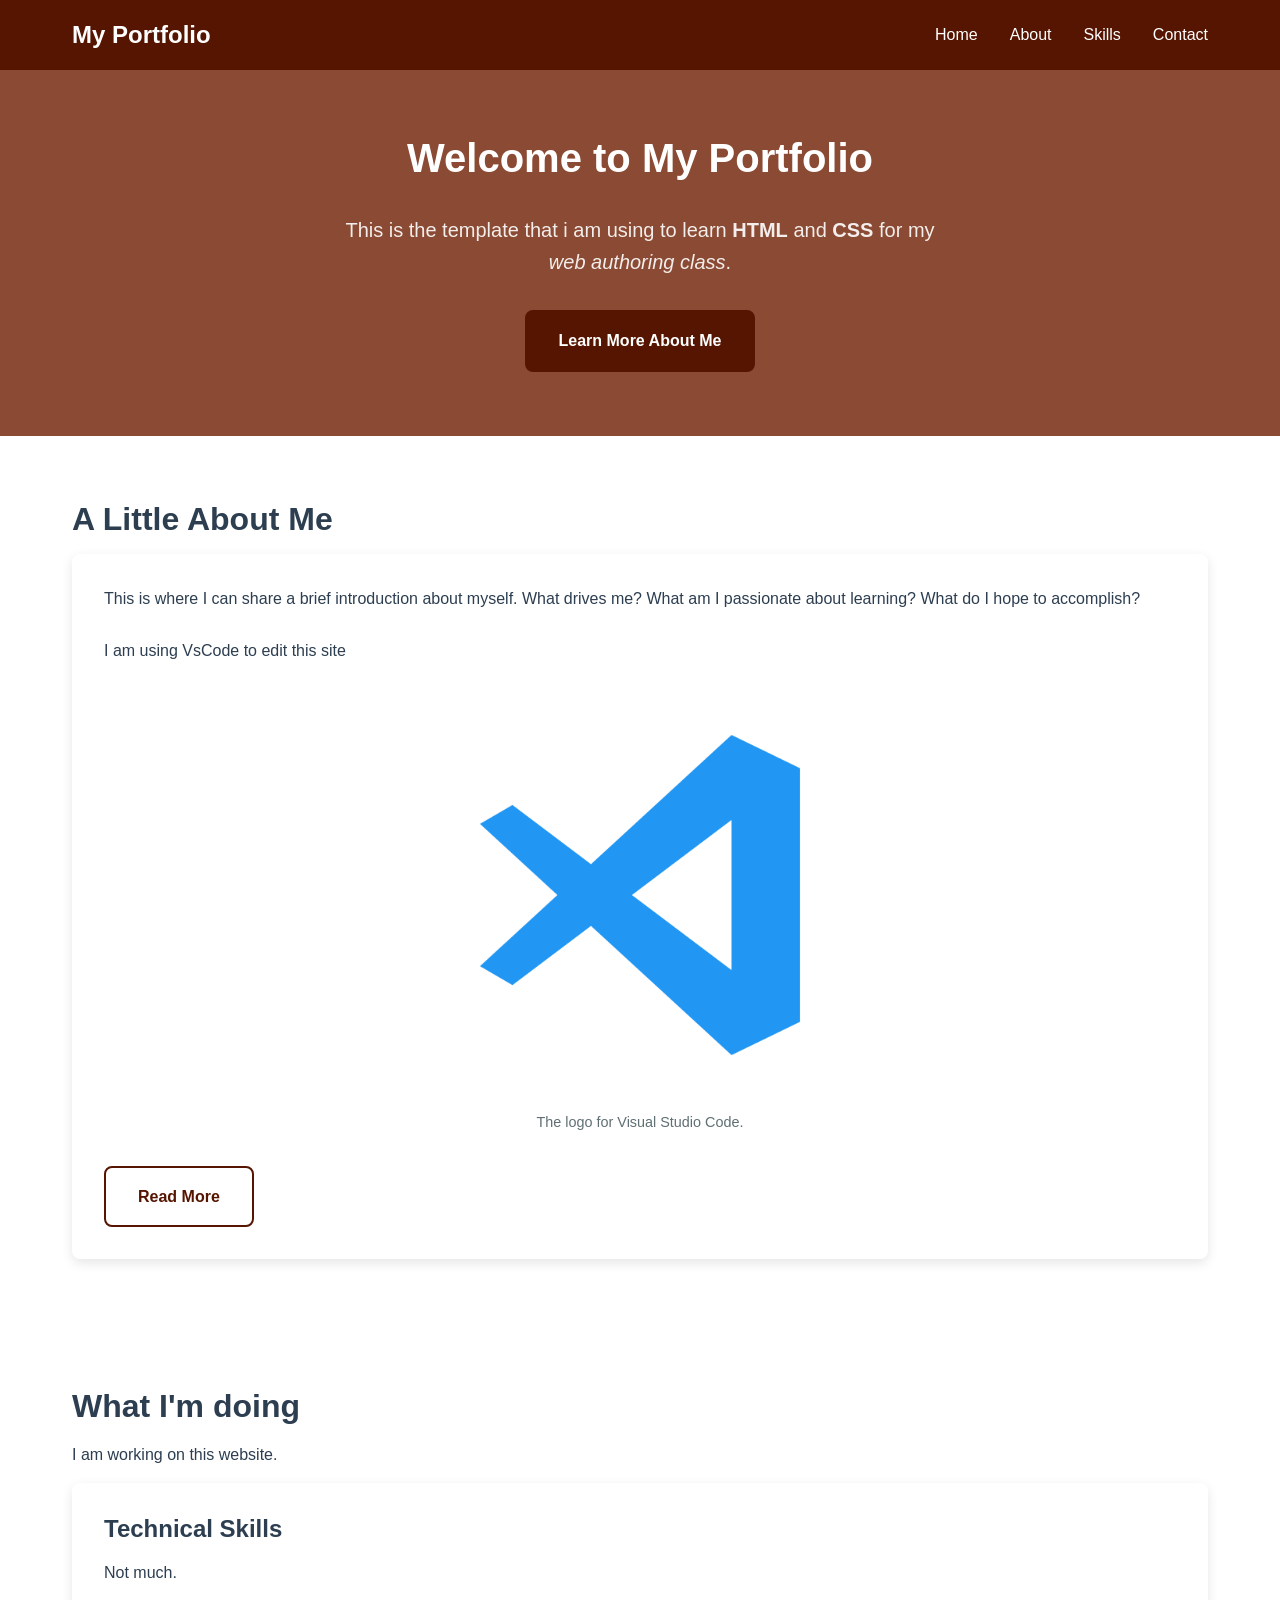
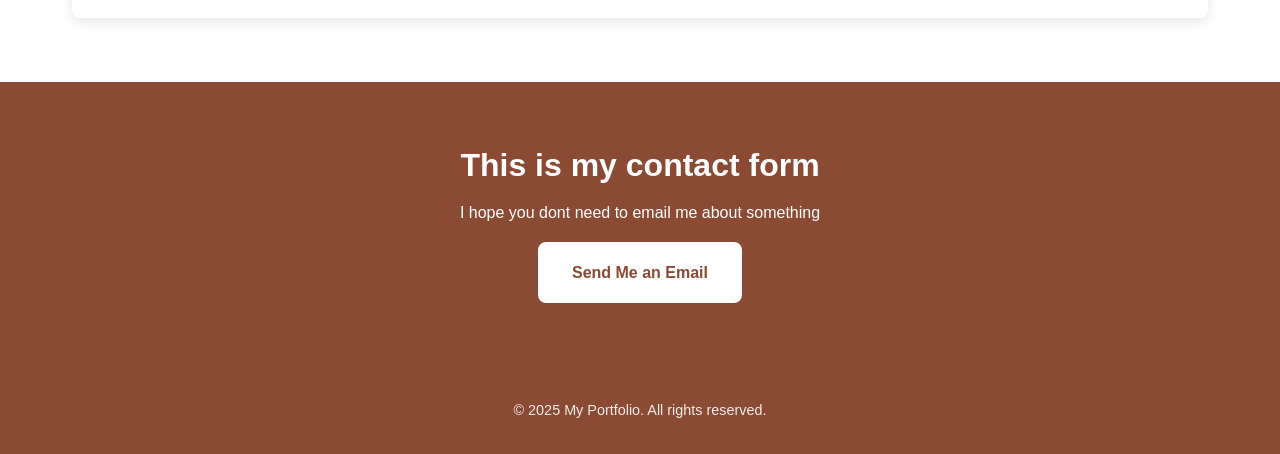
==== index.html @ a4afeb08 "updated page colours and followed exercises up to 11" ====
<!DOCTYPE html>
<!--
================================================================================
index.html — Your Homepage
================================================================================

This is the main page of your site. Everything below follows a pattern you'll
see in most web pages: a DOCTYPE, then an html element containing head and body.

The comments throughout this file explain what things are called and roughly
what they do. You don't need to read every comment before starting—skim them
when you're curious, or when you're trying to find something specific.

Feel free to experiment. If you break something, you can always look at the
original or fork the repository again.

================================================================================
-->
<html lang="en">
<!--
The <html> element wraps everything. The lang="en" attribute tells browsers
and screen readers that the content is in English.
-->

<head>
    <!--
    The <head> contains information ABOUT the page—metadata that doesn't appear
    on the page itself but affects how it displays and how search engines see it.
    -->

    <meta charset="UTF-8">
    <!--
    Character encoding. UTF-8 supports virtually all characters from all
    languages. Always include this first.
    -->

    <meta name="viewport" content="width=device-width, initial-scale=1.0">
    <!--
    This makes the page work properly on mobile devices. Without it, phones
    would display your site as a tiny zoomed-out desktop page.
    -->

    <meta name="description" content="A personal portfolio website">
    <!--
    Search engines might display this in search results. Update it to describe
    your site.
    -->

    <title>Cal's Portfolio</title>
    <!--
    This appears in the browser tab. It's also what shows in search results
    and bookmarks. Update it to reflect your site.
    
    → Exercise 3: Change this to your name or site name
    -->

    <link rel="stylesheet" href="styles.css">
    <!--
    This connects your HTML to the CSS file. Without this link, none of your
    styles would apply.
    -->

    <!-- Exercise 25: Add your favicon link here when you're ready
    <link rel="icon" type="image/x-icon" href="favicon.ico">
    -->
</head>

<body>
    <!--
    Everything visible on the page goes in the <body>. The structure here uses
    semantic elements: <header>, <main>, <footer> instead of generic <div>s.
    These communicate meaning to screen readers and search engines.
    -->

    <a href="#main" class="skip-link">Skip to main content</a>
    <!--
    The skip link is invisible until someone presses Tab. It lets a keyboard
    user jump straight to the content instead of tabbing through every
    navigation link on every page. Look for .skip-link in styles.css.
    -->

    <header>
        <!--
        The site header typically contains the logo/site name and main navigation.
        This appears at the top of every page.
        
        → Exercise 20: The CSS makes this "sticky"—scroll down your page and
          notice how the header stays visible at the top.
        -->
        <div class="container header-content">
            <!--
            The "container" class centers content and limits its width.
            Look at .container in styles.css to see how it works.
            -->

            <a href="index.html" class="logo">My Portfolio</a>
            <!--
            The logo is just a styled link that points back to the homepage.
            Update the text to match your site name.
            -->

            <nav class="main-nav" aria-label="Main">
                <!--
                The <nav> element indicates this is navigation. Screen readers
                recognize it and can announce "navigation" to users. The
                aria-label gives it a name, so a screen reader says "Main
                navigation". That matters once a page has more than one <nav>.
                
                → Exercise 12: Update these links to point to your sections
                -->
                <ul>
                    <li><a href="index.html">Home</a></li>
                    <li><a href="about.html">About</a></li>
                    <li><a href="#skills">Skills</a></li>
                    <li><a href="#contact">Contact</a></li>
                </ul>
            </nav>
        </div>
    </header>

    <main id="main">
        <!--
        The <main> element contains the primary content of the page.
        There should be only one <main> per page. The id="main" is where
        the skip link at the top of the page jumps to.
        -->

        <section class="hero">
            <!--
            The "hero" is the large prominent section at the top of many sites.
            It typically contains a headline and brief introduction.
            
            → Exercise 14: Try changing the background to a gradient in CSS
            -->
            <div class="container">
                <h1>Welcome to My Portfolio</h1>
                <!--
                Every page should have one <h1>—the main heading.
                Screen readers and search engines use headings to understand
                the page structure.
                
                → Exercise 4: Change this to something personal
                -->

                <p class="hero-text">
                    This is the template that i am using to learn <strong>HTML</strong> and <strong>CSS</strong> for my <em>web authoring class</em>.
                </p>
                <!--
                → Exercise 5: Rewrite this in your own voice
                → Exercise 6: Try adding <strong> or <em> tags around key words
                -->

                <a href="about.html" class="btn btn-primary">Learn More About Me</a>
                <!--
                This looks like a button but is actually a link. The difference:
                <button> is for actions (like submitting a form).
                <a> is for navigation (going somewhere).
                This navigates to the about page, so it's a link styled as a button.
                -->
            </div>
        </section>

        <section class="section about-preview">
            <!--
            A preview of the about page content. Notice the class "section"—
            this provides consistent padding across all sections.
            
            → Exercise 7: Rewrite the content in this section
            → Exercise 9: Try adding an image here
            -->
            <div class="container">
                <h2>A Little About Me</h2>

                <div class="card">
                    <!--
                    The "card" class creates a contained box with background,
                    padding, and shadow. You'll see this pattern throughout.
                    
                    → Exercise 15, 16: Explore how padding and border-radius work
                    → Exercise 22: Add hover effects to cards
                    -->
                    <p>
                        This is where I can share a brief introduction about myself.
                        What drives me? What am I passionate about learning?
                        What do I hope to accomplish? <br><br> I am using VsCode to edit this site
                    </p>

                    
                    <!-- Exercise 9: Try adding an image here:-->
                    
                    <figure class="profile-image">
                        <img src="vscode.png" alt="Description of image">
                        <figcaption>The logo for Visual Studio Code.</figcaption>
                    </figure>
                    

                    <a href="about.html" class="btn">Read More</a>
                    <!--
                    → Exercise 10: Click this link to test navigation
                    -->
                </div>
            </div>
        </section>

        <!--
        → Exercise 8: Add your skills section here
        -->
        <section id="skills" class="section skills-section">
            <div class="container">
                <h2>What I'm doing</h2>
                <p>I am working on this website.</p>
                <div class="card">
                    <h3>Technical Skills</h3>
                    <p>Not much.</p>
                </div>
            </div>
        </section>
        

        <!--
        → Exercise 11: Add your contact section here
        -->
        <section id="contact" class="section contact-section">
            <div class="container">
                <h2>This is my contact form</h2>
                <p>I hope you dont need to email me about something</p>
                <a href="mailto:26002432@dundrum.mydublincollege.ie" class="btn">Send Me an Email</a>
            </div>
        </section>
        

    </main>

    <footer>
        <!--
        The footer typically contains copyright info and secondary links.
        
        → Exercise 21: Check out the CSS that pushes this to the bottom
        -->
        <div class="container">
            <p>&copy; 2025 My Portfolio. All rights reserved.</p>
            <!--
            &copy; is an HTML entity that displays the © symbol.
            Update the year and name.
            -->
        </div>
    </footer>

</body>
</html>
---- styles.css ----
/*
================================================================================
styles.css — The Stylesheet
================================================================================

This file controls how your HTML looks. Both index.html and about.html link
to this same file, which is why they share the same styling.

The file is organized into sections. Use the table of contents below to find
specific areas, or just scroll through to explore.

Table of Contents:
1. CSS Variables
2. Reset & Base Styles
3. Typography
4. Layout & Container
5. Header & Navigation
6. Hero Section
7. Sections & Cards
8. Buttons
9. About Page
10. Footer
11. Images
12. Utilities
13. Responsive Styles (Media Queries)

================================================================================
*/


/*
================================================================================
1. CSS VARIABLES
================================================================================

Variables let you define values once and reuse them throughout. They're defined
with -- prefix and used with var(). Changing a variable here changes it
everywhere it's used.

→ Exercise 13: Try changing these colors and watch what happens
*/

:root {
    /* Colors */
    --primary-color: #8a4a33;
    --secondary-color: #db4513;
    --accent-color: #551500;
    --text-dark: #2c3e50;
    --text-light: #5f6f73;
    /*
    The accent and light-text colors are chosen so that text stays readable:
    white on the accent color, and light text on the light background, both
    pass the 4.5 to 1 contrast ratio that accessibility guidelines ask for.
    If you change them, a contrast checker will tell you whether they still pass.
    */
    --white: #ffffff;
    --light-gray: #f8f9fa;

    /* Spacing - rem units scale with user's font size preferences */
    --spacing-xs: 0.5rem;
    --spacing-sm: 1rem;
    --spacing-md: 2rem;
    --spacing-lg: 3rem;
    --spacing-xl: 4rem;

    /* Typography */
    --font-main: 'Segoe UI', Tahoma, Geneva, Verdana, sans-serif;

    /* Animation */
    --transition-fast: 0.2s ease;
    --transition-normal: 0.3s ease;

    /* Border radius */
    --radius-sm: 4px;
    --radius-md: 8px;
    --radius-lg: 16px;

    /* Shadows */
    --shadow-sm: 0 2px 4px rgba(0, 0, 0, 0.1);
    --shadow-md: 0 4px 12px rgba(0, 0, 0, 0.1);
    --shadow-lg: 0 8px 25px rgba(0, 0, 0, 0.15);
}


/*
================================================================================
2. RESET & BASE STYLES
================================================================================

Browsers have default styles that vary. These rules create a consistent
starting point.
*/

* {
    margin: 0;
    padding: 0;
    box-sizing: border-box;
    /*
    box-sizing: border-box makes width include padding and border.
    Without this, a 200px wide element with 20px padding would actually
    be 240px wide. With border-box, it stays 200px and the content shrinks.
    */
}

html {
    scroll-behavior: smooth;
    /*
    Makes anchor links (#section) scroll smoothly instead of jumping.
    → Exercise 12: Click a navigation link to see this in action
    */
}

body {
    font-family: var(--font-main);
    line-height: 1.6;
    color: var(--text-dark);
    background-color: var(--white);
    min-height: 100vh;
    display: flex;
    flex-direction: column;
    /*
    Flexbox on body with column direction helps position the footer.
    → Exercise 21: See how margin-top: auto on footer uses this
    */
}


/*
================================================================================
3. TYPOGRAPHY
================================================================================
*/

h1, h2, h3, h4, h5, h6 {
    font-weight: 700;
    line-height: 1.2;
    margin-bottom: var(--spacing-sm);
}

h1 { font-size: 2.5rem; }
h2 { font-size: 2rem; }
h3 { font-size: 1.5rem; }

p {
    margin-bottom: var(--spacing-sm);
}

p:last-child {
    margin-bottom: 0;
    /* Removes bottom margin from the last paragraph in a container */
}

strong { font-weight: 700; }
em { font-style: italic; }

a {
    color: var(--accent-color);
    text-decoration: none;
    transition: color var(--transition-fast);
}

a:hover {
    color: var(--primary-color);
    text-decoration: underline;
}

a:focus {
    outline: 2px solid var(--accent-color);
    outline-offset: 2px;
    /*
    Focus styles are essential for keyboard navigation.
    → Exercise 23: Press Tab to move through links and see this outline
    */
}

/*
The skip link is the first link on every page. It is hidden until a keyboard
user presses Tab, then it appears at the top left. Following it jumps past
the navigation to the main content. Screen readers still announce it while it
is hidden, because clip hides it visually without removing it from the page.
→ Exercise 23: Press Tab once on a freshly loaded page to see it
*/
.skip-link {
    position: absolute;
    left: 0;
    top: 0;
    width: 1px;
    height: 1px;
    overflow: hidden;
    clip: rect(0 0 0 0);
    white-space: nowrap;
}

.skip-link:focus {
    width: auto;
    height: auto;
    clip: auto;
    padding: var(--spacing-xs) var(--spacing-sm);
    background-color: var(--white);
    color: var(--primary-color);
    outline: 2px solid var(--accent-color);
    z-index: 1000;
}


/*
================================================================================
4. LAYOUT & CONTAINER
================================================================================
*/

.container {
    width: 100%;
    max-width: 1200px;
    margin: 0 auto;
    padding: 0 var(--spacing-md);
    /*
    max-width prevents content from stretching too wide on large screens.
    margin: 0 auto centers the container (auto left/right margins split
    available space evenly).
    
    → Exercise 19: Try changing max-width or removing margin: 0 auto
    */
}


/*
================================================================================
5. HEADER & NAVIGATION
================================================================================

→ Exercise 20: Explore position: sticky here
*/

header {
    background-color: var(--accent-color);
    color: var(--white);
    padding: var(--spacing-sm) 0;
    position: sticky;
    top: 0;
    z-index: 100;
    /*
    position: sticky + top: 0 makes the header stick to the top when you scroll.
    z-index ensures it appears above other content.
    
    Try changing sticky to fixed or relative and scroll your page.
    */
}

.header-content {
    display: flex;
    justify-content: space-between;
    align-items: center;
    /*
    Flexbox places logo on left, nav on right.
    justify-content: space-between pushes them to opposite ends.
    */
}

.logo {
    font-size: 1.5rem;
    font-weight: 700;
    color: var(--white);
    text-decoration: none;
}

.logo:hover {
    color: var(--light-gray);
    text-decoration: none;
}

.main-nav ul {
    display: flex;
    list-style: none;
    gap: var(--spacing-md);
    /* gap creates space between flex items */
}

.main-nav a {
    color: var(--white);
    text-decoration: none;
    padding: var(--spacing-xs) 0;
}

.main-nav a:hover,
.main-nav a.active {
    text-decoration: underline;
    text-underline-offset: 4px;
}

.main-nav a:focus {
    outline: 2px solid var(--white);
    outline-offset: 2px;
}


/*
================================================================================
6. HERO SECTION
================================================================================

→ Exercise 14: Try changing the background to a gradient
→ Exercise 17: Experiment with text-align
*/

.hero {
    background-color: var(--primary-color);
    /*
    Try replacing with:
    background: linear-gradient(135deg, var(--primary-color), var(--accent-color));
    */
    color: var(--white);
    text-align: center;
    padding: var(--spacing-xl) 0;
}

.hero h1 {
    margin-bottom: var(--spacing-md);
}

.hero-text {
    font-size: 1.25rem;
    max-width: 600px;
    margin: 0 auto var(--spacing-md);
    opacity: 0.9;
}


/*
================================================================================
7. SECTIONS & CARDS
================================================================================

→ Exercise 15: Explore padding here
→ Exercise 16: Experiment with border-radius and borders
→ Exercise 18: Try adding section-specific styles
→ Exercise 22: Add hover effects
*/

.section {
    padding: var(--spacing-xl) 0;
}

.page-header {
    background-color: var(--light-gray);
    text-align: center;
    padding: var(--spacing-lg) 0;
}

.page-subtitle {
    color: var(--text-light);
    font-size: 1.125rem;
}

.card {
    background-color: var(--white);
    padding: var(--spacing-md);
    border-radius: var(--radius-md);
    box-shadow: var(--shadow-md);
    transition: transform var(--transition-fast), box-shadow var(--transition-fast);
    /*
    The transition property here makes hover animations smooth.
    → Exercise 22: Add the .card:hover rule below
    */
}

/* → Exercise 22: Uncomment to add hover effects
.card:hover {
    transform: translateY(-5px);
    box-shadow: var(--shadow-lg);
}
*/

/* → Exercise 18: Uncomment to style the skills section differently
.skills-section {
    background-color: var(--light-gray);
}

.skills-section .card {
    border-left: 4px solid var(--accent-color);
}
*/

/* Contact section styling (for Exercise 11) */
.contact-section {
    background-color: var(--primary-color);
    color: var(--white);
    text-align: center;
}

.contact-section h2 {
    color: var(--white);
}

.contact-section .btn {
    background-color: var(--white);
    color: var(--primary-color);
    border-color: var(--white);
}

.contact-section .btn:hover {
    background-color: var(--light-gray);
    border-color: var(--light-gray);
}


/*
================================================================================
8. BUTTONS
================================================================================
*/

.btn {
    display: inline-block;
    padding: var(--spacing-sm) var(--spacing-md);
    background-color: transparent;
    color: var(--accent-color);
    border: 2px solid var(--accent-color);
    border-radius: var(--radius-md);
    text-decoration: none;
    font-weight: 600;
    cursor: pointer;
    transition: all var(--transition-fast);
}

.btn:hover {
    background-color: var(--accent-color);
    color: var(--white);
    text-decoration: none;
}

.btn:focus {
    outline: 2px solid var(--primary-color);
    outline-offset: 2px;
}

.btn-primary {
    background-color: var(--accent-color);
    color: var(--white);
}

.btn-primary:hover {
    background-color: var(--primary-color);
    border-color: var(--primary-color);
}

.cta-buttons {
    display: flex;
    gap: var(--spacing-sm);
    justify-content: center;
    flex-wrap: wrap;
}


/*
================================================================================
9. ABOUT PAGE
================================================================================
*/

.about-content {
    max-width: 800px;
    margin: 0 auto;
    /* Narrower width for readability */
}

.about-content h2 {
    margin-top: var(--spacing-lg);
}

.about-content h2:first-child {
    margin-top: 0;
}

.skills-list {
    list-style-position: inside;
    padding-left: var(--spacing-sm);
}

.skills-list li {
    padding: var(--spacing-xs) 0;
}


/*
================================================================================
10. FOOTER
================================================================================

→ Exercise 21: Notice margin-top: auto and how it works with flexbox on body
*/

footer {
    background-color: var(--primary-color);
    color: var(--white);
    padding: var(--spacing-md) 0;
    text-align: center;
    margin-top: auto;
    /*
    margin-top: auto pushes the footer to the bottom because body is
    display: flex with flex-direction: column. The auto margin takes up
    all available space above the footer.
    */
}

footer p {
    font-size: 0.9rem;
    opacity: 0.9;
}


/*
================================================================================
11. IMAGES
================================================================================

→ Exercise 9: Add an image and use these styles
*/

.profile-image {
    margin: var(--spacing-md) auto;
    max-width: 400px;
}

.profile-image img {
    width: 100%;
    height: auto;
    border-radius: var(--radius-md);
    /*
    width: 100% + height: auto keeps the image's aspect ratio.
    The image scales to fit its container without distorting.
    */
}

.profile-image figcaption {
    text-align: center;
    font-size: 0.9rem;
    color: var(--text-light);
    margin-top: var(--spacing-xs);
}


/*
================================================================================
12. UTILITIES
================================================================================

Small helper classes for common needs.
*/

.text-center { text-align: center; }
.text-light { color: var(--text-light); }


/*
================================================================================
13. RESPONSIVE STYLES (MEDIA QUERIES)
================================================================================

Media queries apply styles only when certain conditions are met.
These rules take effect when the screen is 768px or narrower.

→ Exercise 24: Add more breakpoints or modify these
*/

@media (max-width: 768px) {
    .header-content {
        flex-direction: column;
        gap: var(--spacing-sm);
        /* Stack logo and nav vertically on smaller screens */
    }

    .main-nav ul {
        flex-wrap: wrap;
        justify-content: center;
    }

    .hero {
        padding: var(--spacing-lg) 0;
    }

    h1 { font-size: 2rem; }
    h2 { font-size: 1.5rem; }
}

/* → Exercise 24: Try adding this smaller breakpoint
@media (max-width: 480px) {
    .hero h1 {
        font-size: 1.75rem;
    }
    
    .container {
        padding: 0 1rem;
    }
    
    .card {
        padding: 1rem;
    }
}
*/


/*
================================================================================
END OF STYLESHEET
================================================================================

As you work through the exercises, you'll encounter most of these rules.
The comments point to relevant exercises, but feel free to experiment with
anything that catches your interest.

If something breaks, that's useful information—you've learned what that
rule does. You can always undo changes or start fresh.
*/
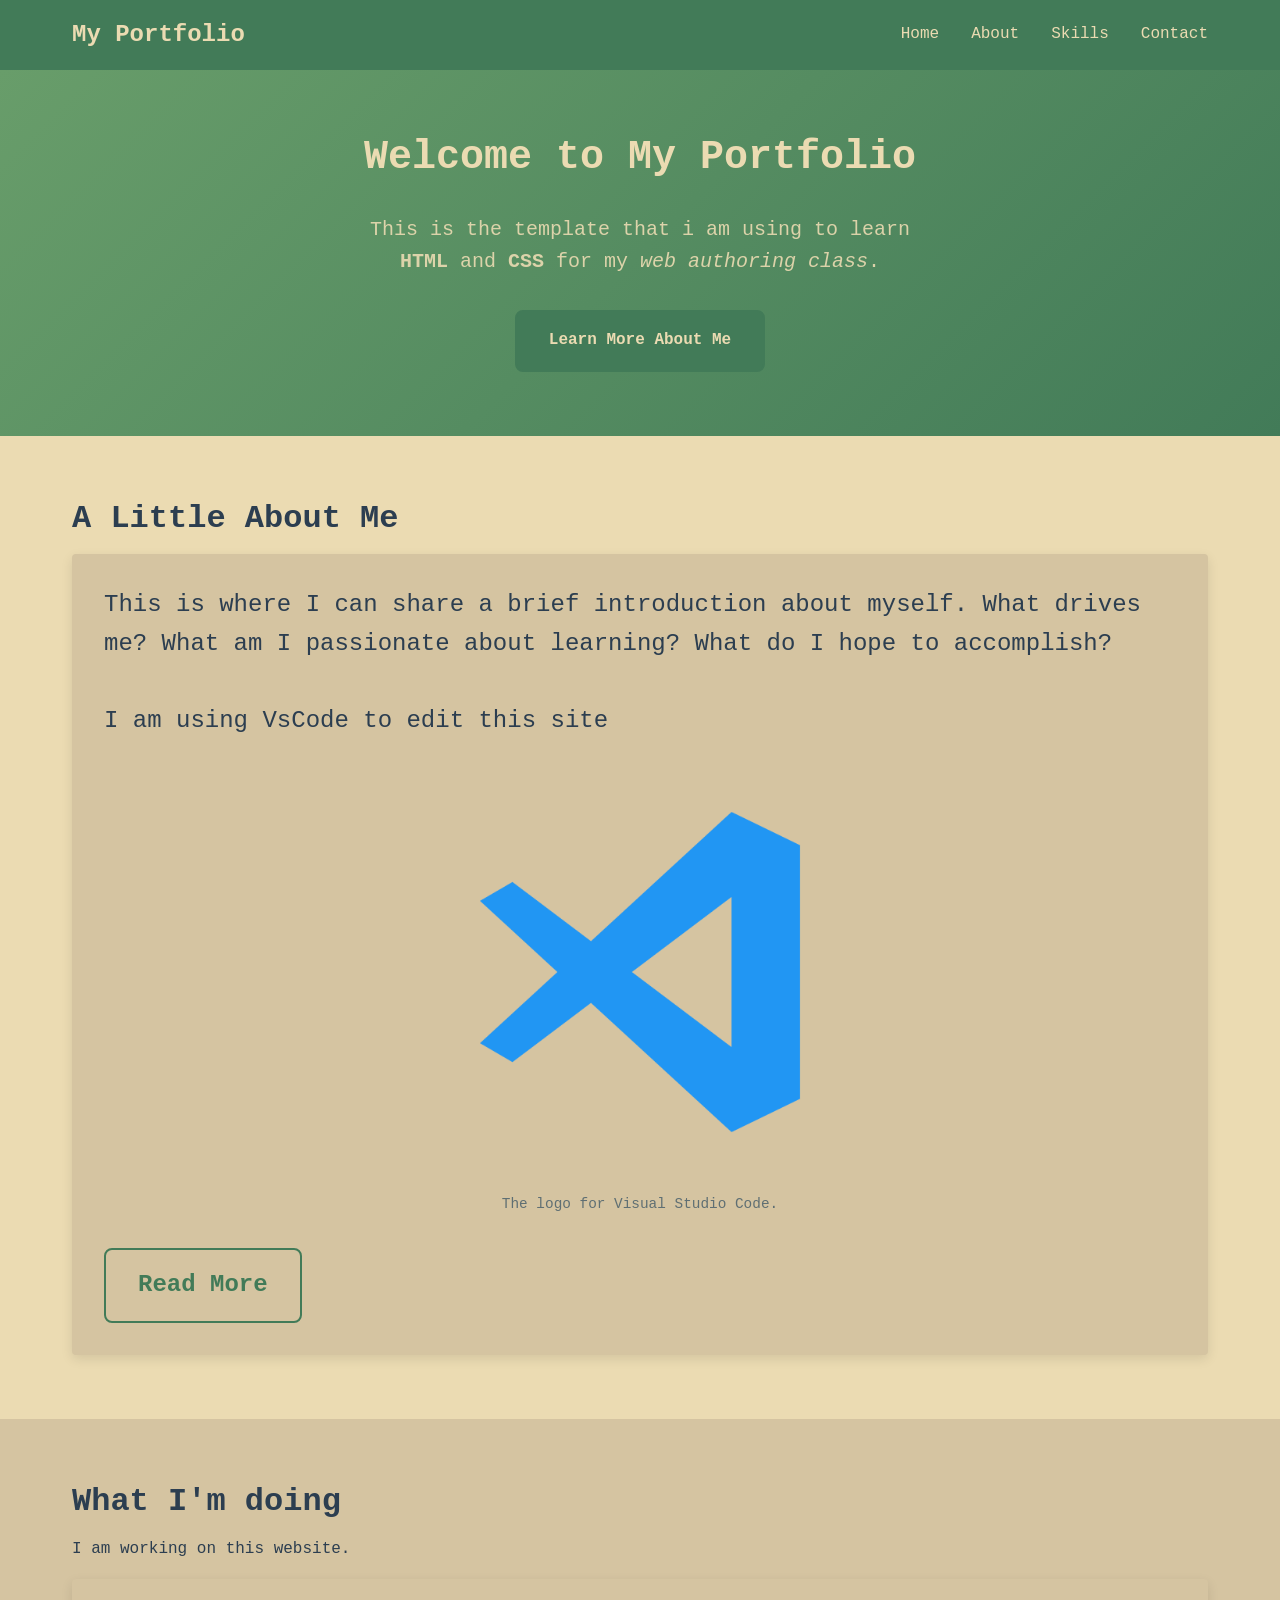
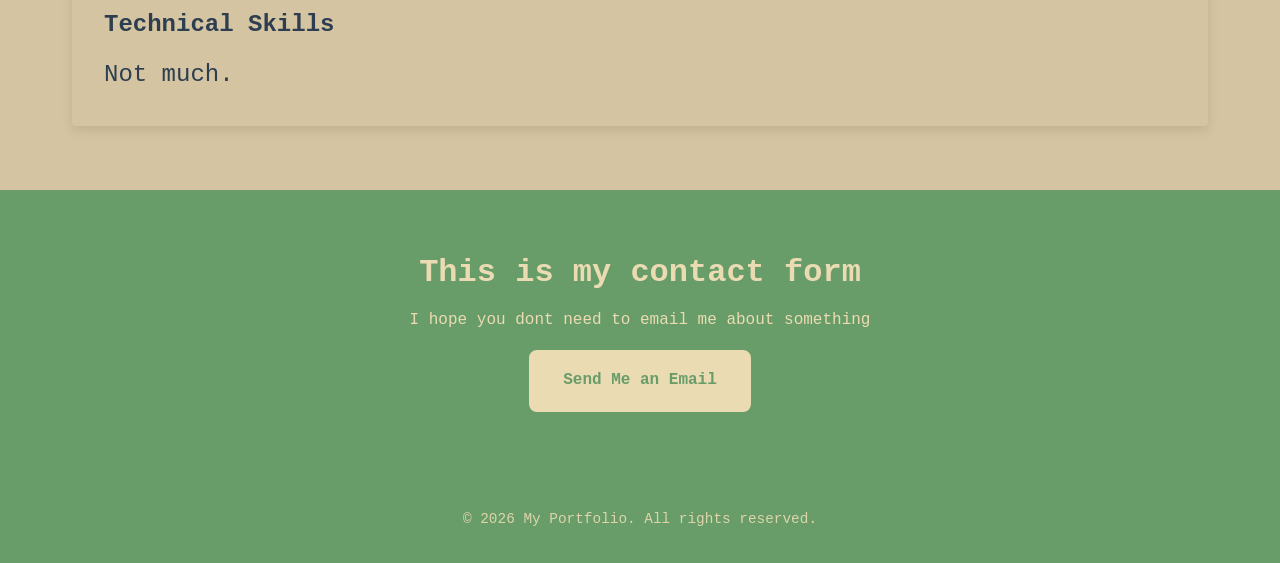
==== commit a7a8bb7a: "Colours and fonts update. figured out padding now too :)" ====
--- a/index.html
+++ b/index.html
@@ -224,7 +224,7 @@
             <div class="container">
                 <h2>This is my contact form</h2>
                 <p>I hope you dont need to email me about something</p>
-                <a href="mailto:26002432@dundrum.mydublincollege.ie" class="btn">Send Me an Email</a>
+                <a href="mailto:26002432@" class="btn">Send Me an Email</a>
             </div>
         </section>
         
@@ -238,7 +238,7 @@
         → Exercise 21: Check out the CSS that pushes this to the bottom
         -->
         <div class="container">
-            <p>&copy; 2025 My Portfolio. All rights reserved.</p>
+            <p>&copy; 2026 My Portfolio. All rights reserved.</p>
             <!--
             &copy; is an HTML entity that displays the © symbol.
             Update the year and name.
--- a/styles.css
+++ b/styles.css
@@ -40,11 +40,13 @@
 → Exercise 13: Try changing these colors and watch what happens
 */
 
+/*testing git push for stylesheet because it didnt work the first time?*/
+
 :root {
     /* Colors */
-    --primary-color: #8a4a33;
-    --secondary-color: #db4513;
-    --accent-color: #551500;
+    --primary-color: #689d6a;
+    --secondary-color: #427b58;
+    --accent-color: #427b58;
     --text-dark: #2c3e50;
     --text-light: #5f6f73;
     /*
@@ -53,8 +55,8 @@
     pass the 4.5 to 1 contrast ratio that accessibility guidelines ask for.
     If you change them, a contrast checker will tell you whether they still pass.
     */
-    --white: #ffffff;
-    --light-gray: #f8f9fa;
+    --white: #ebdbb2;
+    --light-gray: #d5c4a1;
 
     /* Spacing - rem units scale with user's font size preferences */
     --spacing-xs: 0.5rem;
@@ -64,7 +66,7 @@
     --spacing-xl: 4rem;
 
     /* Typography */
-    --font-main: 'Segoe UI', Tahoma, Geneva, Verdana, sans-serif;
+    --font-main: 'Courier New', Tahoma, Geneva, Verdana, sans-serif;
 
     /* Animation */
     --transition-fast: 0.2s ease;
@@ -304,11 +306,8 @@
 */
 
 .hero {
-    background-color: var(--primary-color);
-    /*
-    Try replacing with:
     background: linear-gradient(135deg, var(--primary-color), var(--accent-color));
-    */
+   
     color: var(--white);
     text-align: center;
     padding: var(--spacing-xl) 0;
@@ -353,9 +352,10 @@
 }
 
 .card {
-    background-color: var(--white);
+    font-size: 1.5rem;
+    background-color: var(--light-gray);
     padding: var(--spacing-md);
-    border-radius: var(--radius-md);
+    border-radius: var(--radius-sm);
     box-shadow: var(--shadow-md);
     transition: transform var(--transition-fast), box-shadow var(--transition-fast);
     /*
@@ -364,18 +364,18 @@
     */
 }
 
-/* → Exercise 22: Uncomment to add hover effects
+/* → Exercise 22: Uncomment to add hover effects*/
 .card:hover {
     transform: translateY(-5px);
     box-shadow: var(--shadow-lg);
 }
-*/
-
-/* → Exercise 18: Uncomment to style the skills section differently
+
+
+/* → Exercise 18: Uncomment to style the skills section differently */
 .skills-section {
     background-color: var(--light-gray);
 }
-
+/*
 .skills-section .card {
     border-left: 4px solid var(--accent-color);
 }
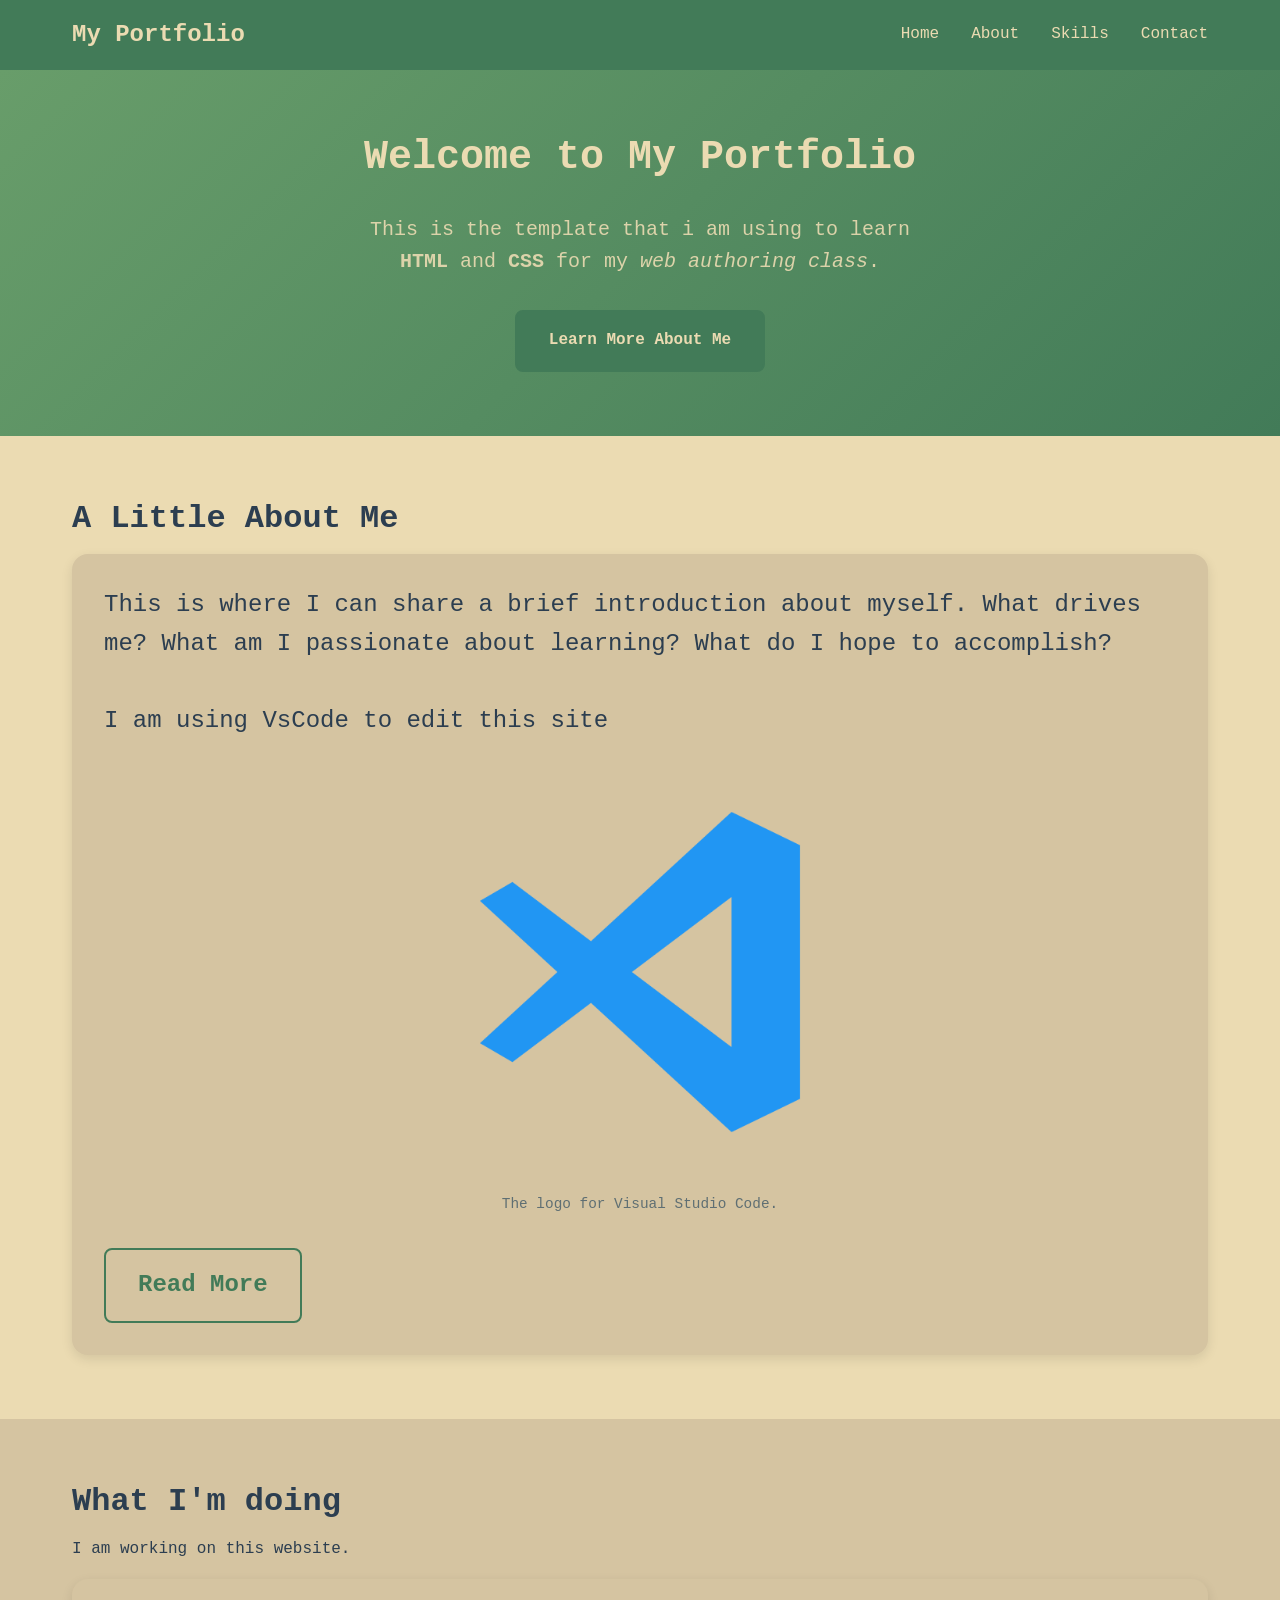
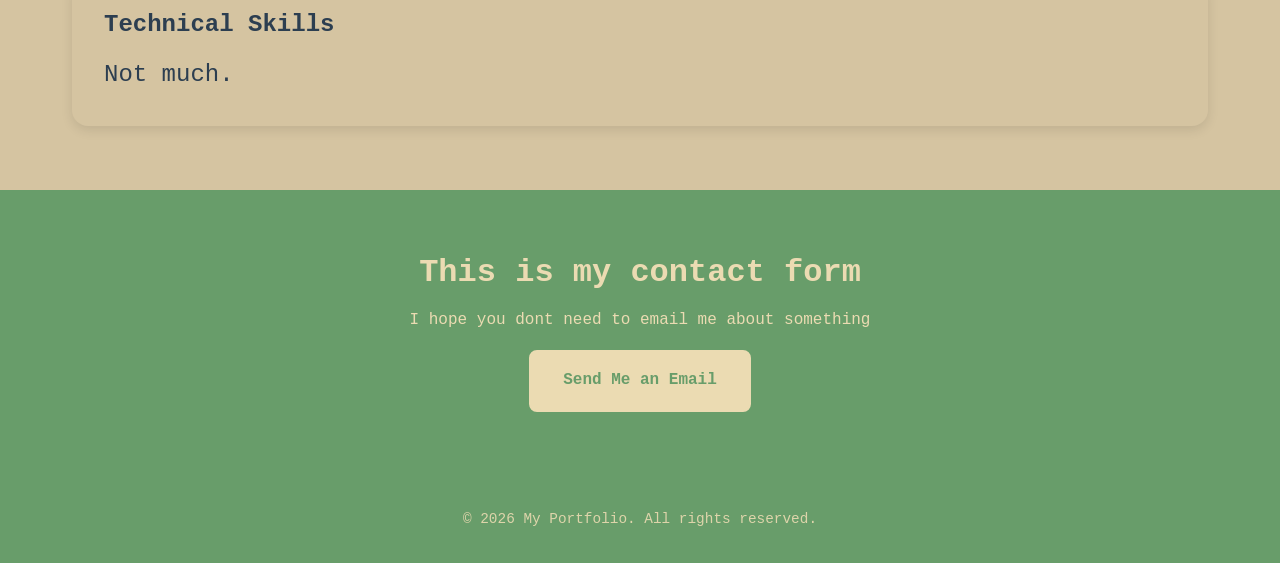
==== commit 1c30ef58: "all exercises followed and making a new projects page" ====
--- a/index.html
+++ b/index.html
@@ -182,7 +182,9 @@
                     <p>
                         This is where I can share a brief introduction about myself.
                         What drives me? What am I passionate about learning?
-                        What do I hope to accomplish? <br><br> I am using VsCode to edit this site
+                        What do I hope to accomplish?
+                        <br><br>
+                        I am using VsCode to edit this site
                     </p>
 
                     
--- a/styles.css
+++ b/styles.css
@@ -355,7 +355,7 @@
     font-size: 1.5rem;
     background-color: var(--light-gray);
     padding: var(--spacing-md);
-    border-radius: var(--radius-sm);
+    border-radius: var(--radius-lg);
     box-shadow: var(--shadow-md);
     transition: transform var(--transition-fast), box-shadow var(--transition-fast);
     /*
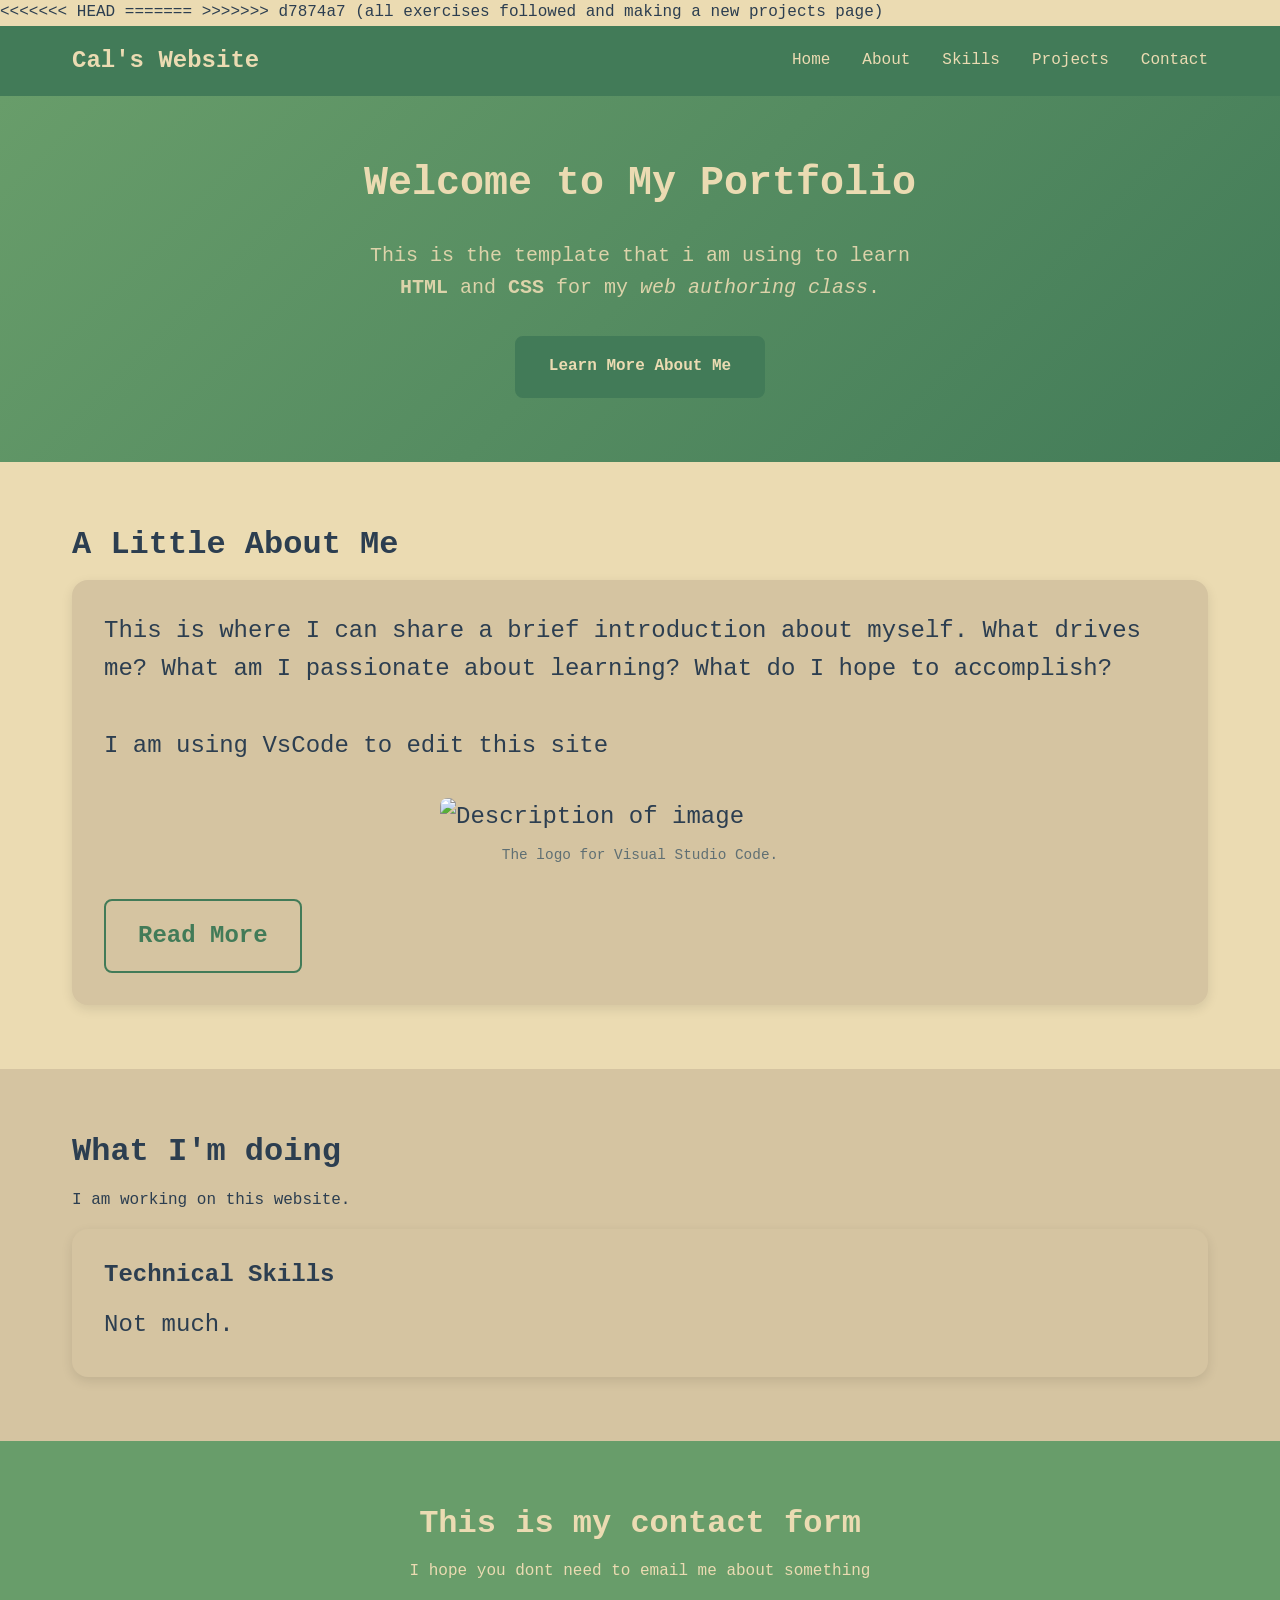
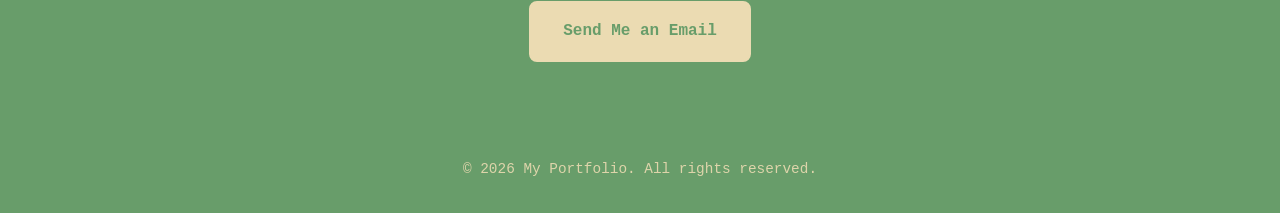
==== commit 36908b30: "all exercises followed and making a new projects page" ====
--- a/index.html
+++ b/index.html
@@ -60,9 +60,12 @@
     styles would apply.
     -->
 
-    <!-- Exercise 25: Add your favicon link here when you're ready
-    <link rel="icon" type="image/x-icon" href="favicon.ico">
-    -->
+    <!-- Exercise 25: Add your favicon link here when you're ready-->
+<<<<<<< HEAD
+    <link rel="icon" type="image/x-icon" href="images/favicon.png">
+=======
+    <link rel="icon" type="image/x-icon" href="favicon.png">
+>>>>>>> d7874a7 (all exercises followed and making a new projects page)
 </head>
 
 <body>
@@ -93,7 +96,7 @@
             Look at .container in styles.css to see how it works.
             -->
 
-            <a href="index.html" class="logo">My Portfolio</a>
+            <a href="index.html" class="logo">Cal's Website</a>
             <!--
             The logo is just a styled link that points back to the homepage.
             Update the text to match your site name.
@@ -112,6 +115,7 @@
                     <li><a href="index.html">Home</a></li>
                     <li><a href="about.html">About</a></li>
                     <li><a href="#skills">Skills</a></li>
+                    <li><a href="projects.html">Projects</a></li>
                     <li><a href="#contact">Contact</a></li>
                 </ul>
             </nav>
@@ -191,7 +195,7 @@
                     <!-- Exercise 9: Try adding an image here:-->
                     
                     <figure class="profile-image">
-                        <img src="vscode.png" alt="Description of image">
+                        <img src="images/vscode.png" alt="Description of image">
                         <figcaption>The logo for Visual Studio Code.</figcaption>
                     </figure>
                     
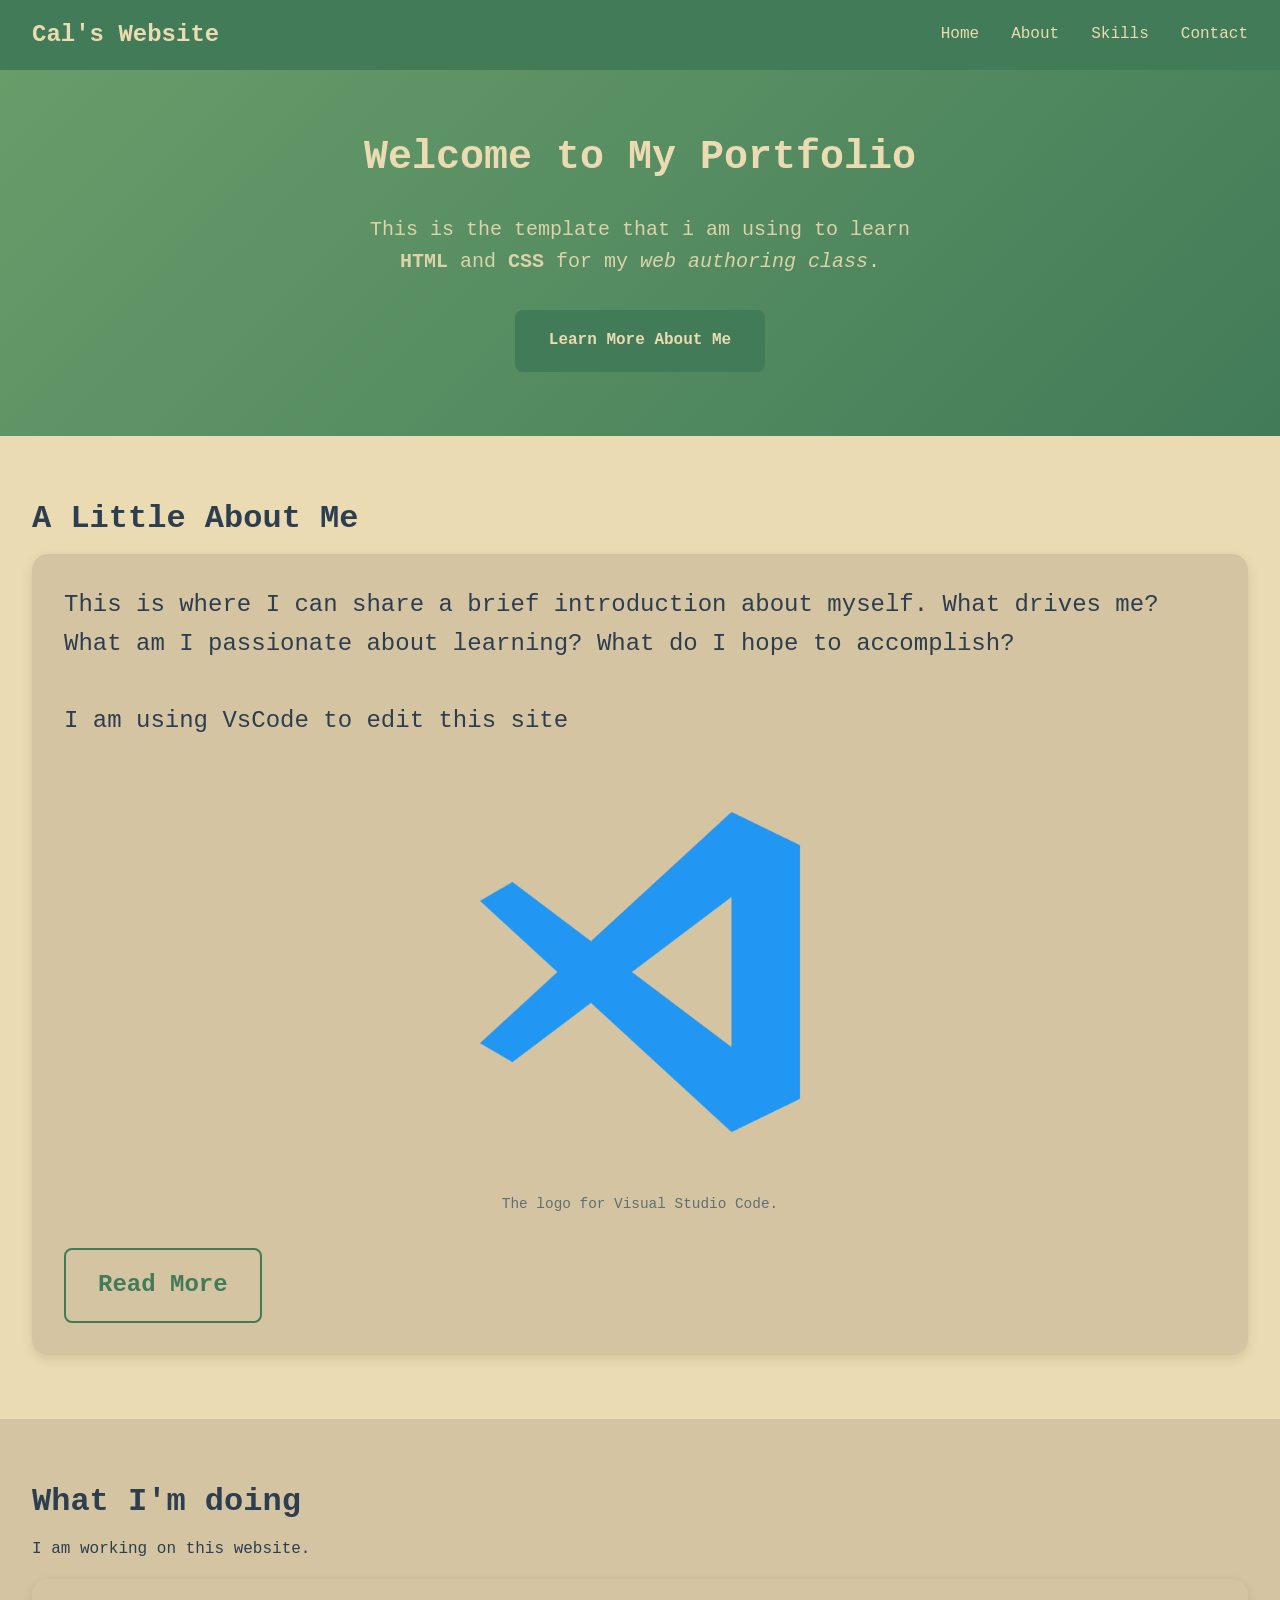
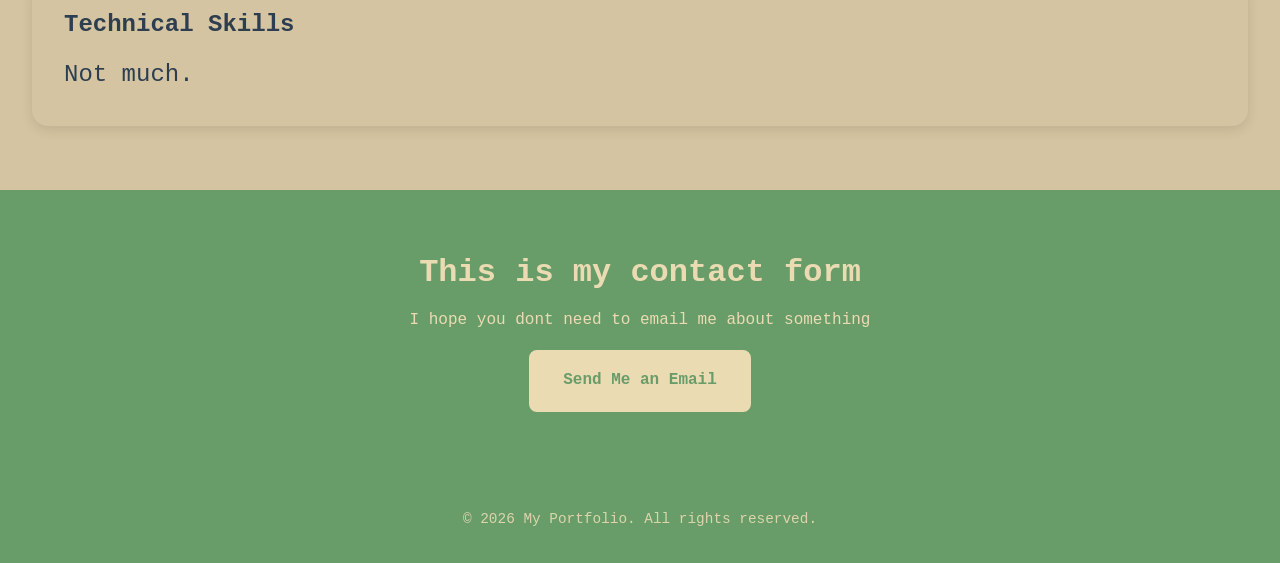
==== commit d7874a72: "all exercises followed and making a new projects page" ====
--- a/index.html
+++ b/index.html
@@ -61,11 +61,7 @@
     -->
 
     <!-- Exercise 25: Add your favicon link here when you're ready-->
-<<<<<<< HEAD
-    <link rel="icon" type="image/x-icon" href="images/favicon.png">
-=======
     <link rel="icon" type="image/x-icon" href="favicon.png">
->>>>>>> d7874a7 (all exercises followed and making a new projects page)
 </head>
 
 <body>
@@ -115,7 +111,6 @@
                     <li><a href="index.html">Home</a></li>
                     <li><a href="about.html">About</a></li>
                     <li><a href="#skills">Skills</a></li>
-                    <li><a href="projects.html">Projects</a></li>
                     <li><a href="#contact">Contact</a></li>
                 </ul>
             </nav>
@@ -195,7 +190,7 @@
                     <!-- Exercise 9: Try adding an image here:-->
                     
                     <figure class="profile-image">
-                        <img src="images/vscode.png" alt="Description of image">
+                        <img src="vscode.png" alt="Description of image">
                         <figcaption>The logo for Visual Studio Code.</figcaption>
                     </figure>
                     
--- a/styles.css
+++ b/styles.css
@@ -213,7 +213,7 @@
 
 .container {
     width: 100%;
-    max-width: 1200px;
+    max-width: 1400px;
     margin: 0 auto;
     padding: 0 var(--spacing-md);
     /*
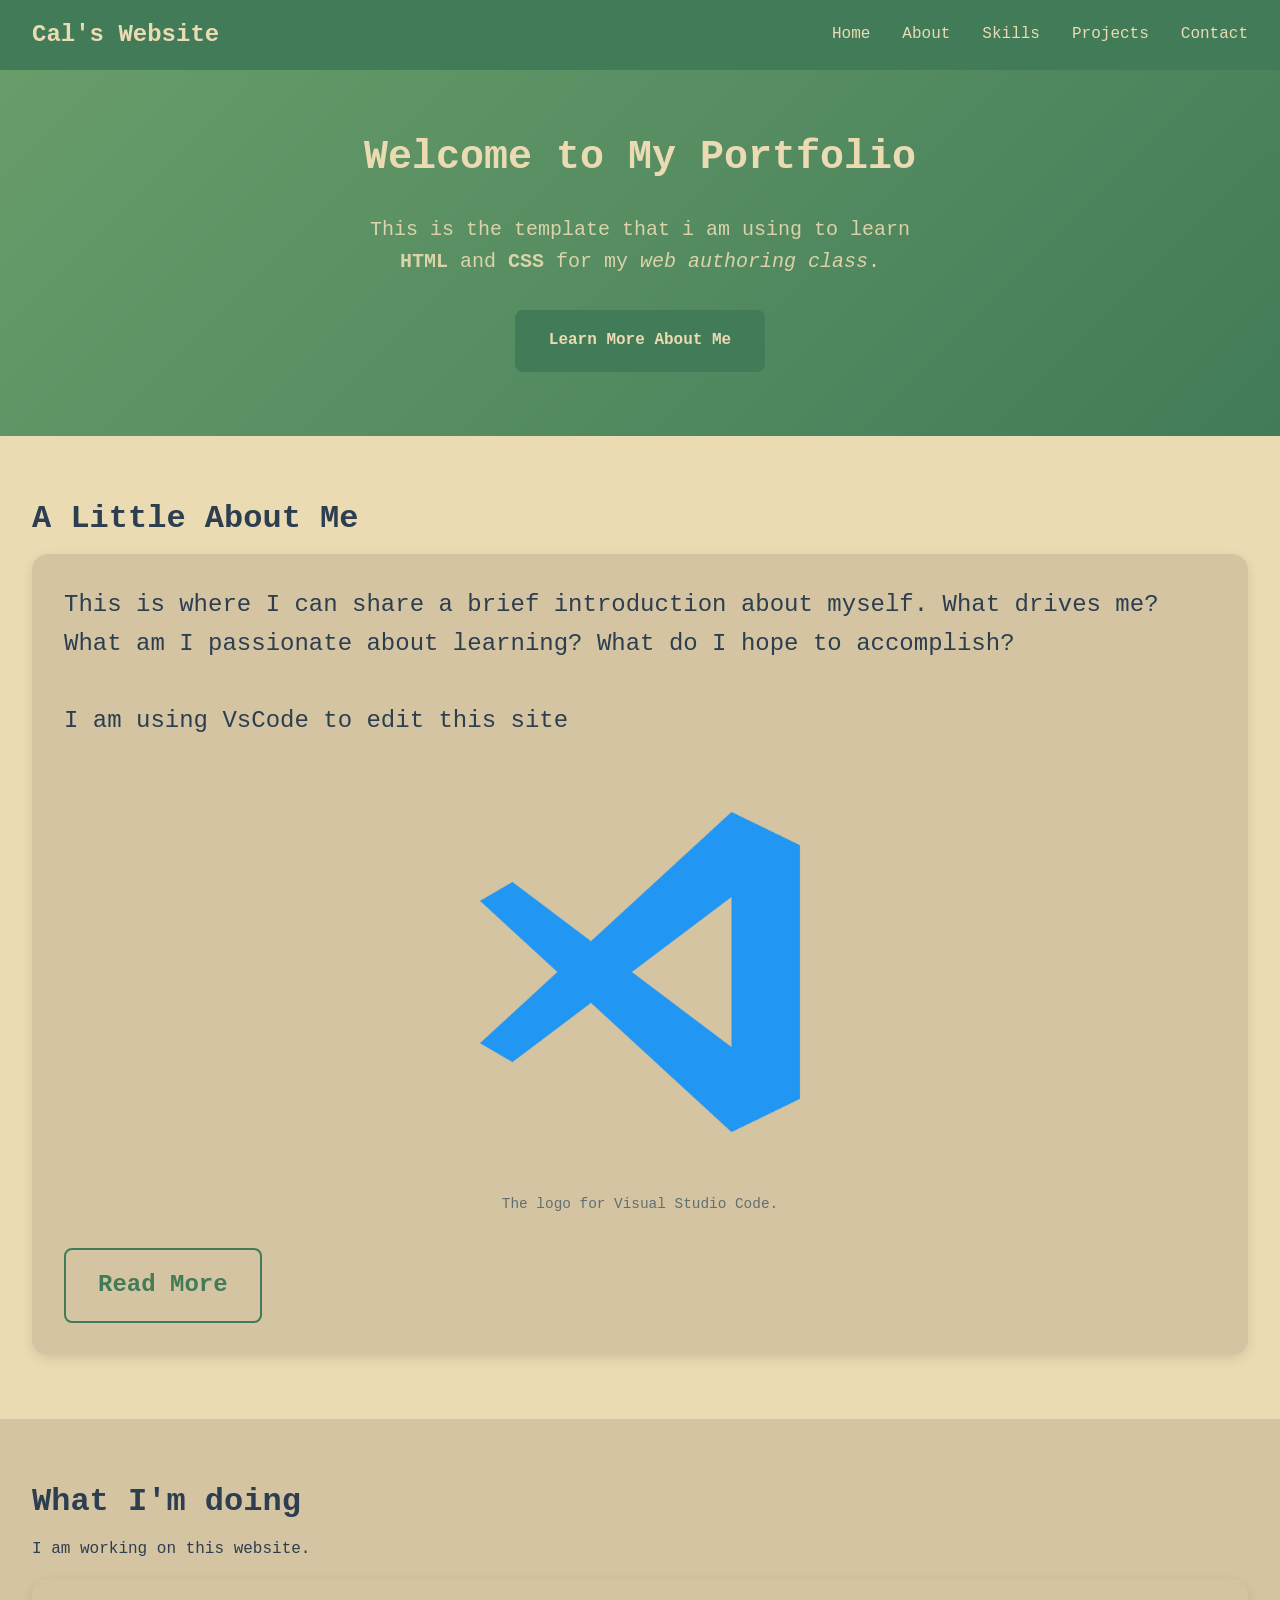
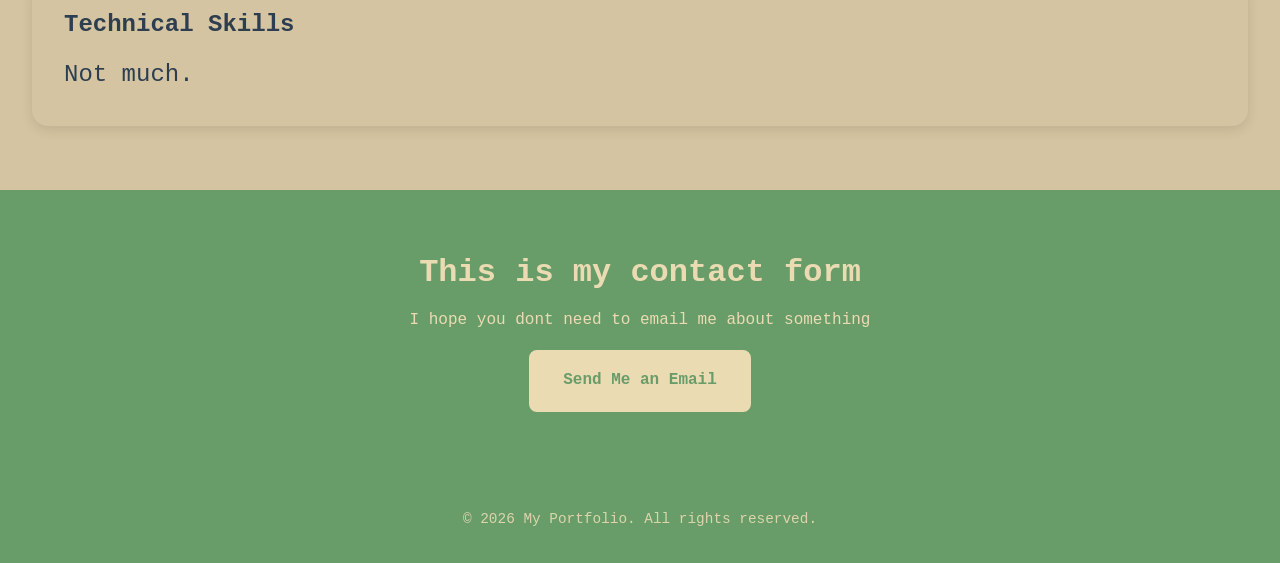
==== commit 3c7f3e40: "Continued work on projects page" ====
--- a/index.html
+++ b/index.html
@@ -61,7 +61,7 @@
     -->
 
     <!-- Exercise 25: Add your favicon link here when you're ready-->
-    <link rel="icon" type="image/x-icon" href="favicon.png">
+    <link rel="icon" type="image/x-icon" href="images/favicon.png">
 </head>
 
 <body>
@@ -111,6 +111,7 @@
                     <li><a href="index.html">Home</a></li>
                     <li><a href="about.html">About</a></li>
                     <li><a href="#skills">Skills</a></li>
+                    <li><a href="projects.html">Projects</a></li>
                     <li><a href="#contact">Contact</a></li>
                 </ul>
             </nav>
@@ -190,7 +191,7 @@
                     <!-- Exercise 9: Try adding an image here:-->
                     
                     <figure class="profile-image">
-                        <img src="vscode.png" alt="Description of image">
+                        <img src="images/vscode.png" alt="Description of image">
                         <figcaption>The logo for Visual Studio Code.</figcaption>
                     </figure>
                     
--- a/styles.css
+++ b/styles.css
@@ -40,8 +40,6 @@
 → Exercise 13: Try changing these colors and watch what happens
 */
 
-/*testing git push for stylesheet because it didnt work the first time?*/
-
 :root {
     /* Colors */
     --primary-color: #689d6a;
@@ -225,6 +223,9 @@
     */
 }
 
+.spacer {
+    padding-top: var(--spacing-lg);
+}
 
 /*
 ================================================================================
@@ -258,6 +259,7 @@
     justify-content: space-between pushes them to opposite ends.
     */
 }
+
 
 .logo {
     font-size: 1.5rem;
@@ -341,7 +343,7 @@
 }
 
 .page-header {
-    background-color: var(--light-gray);
+    background: linear-gradient(135deg, var(--primary-color), var(--accent-color));
     text-align: center;
     padding: var(--spacing-lg) 0;
 }
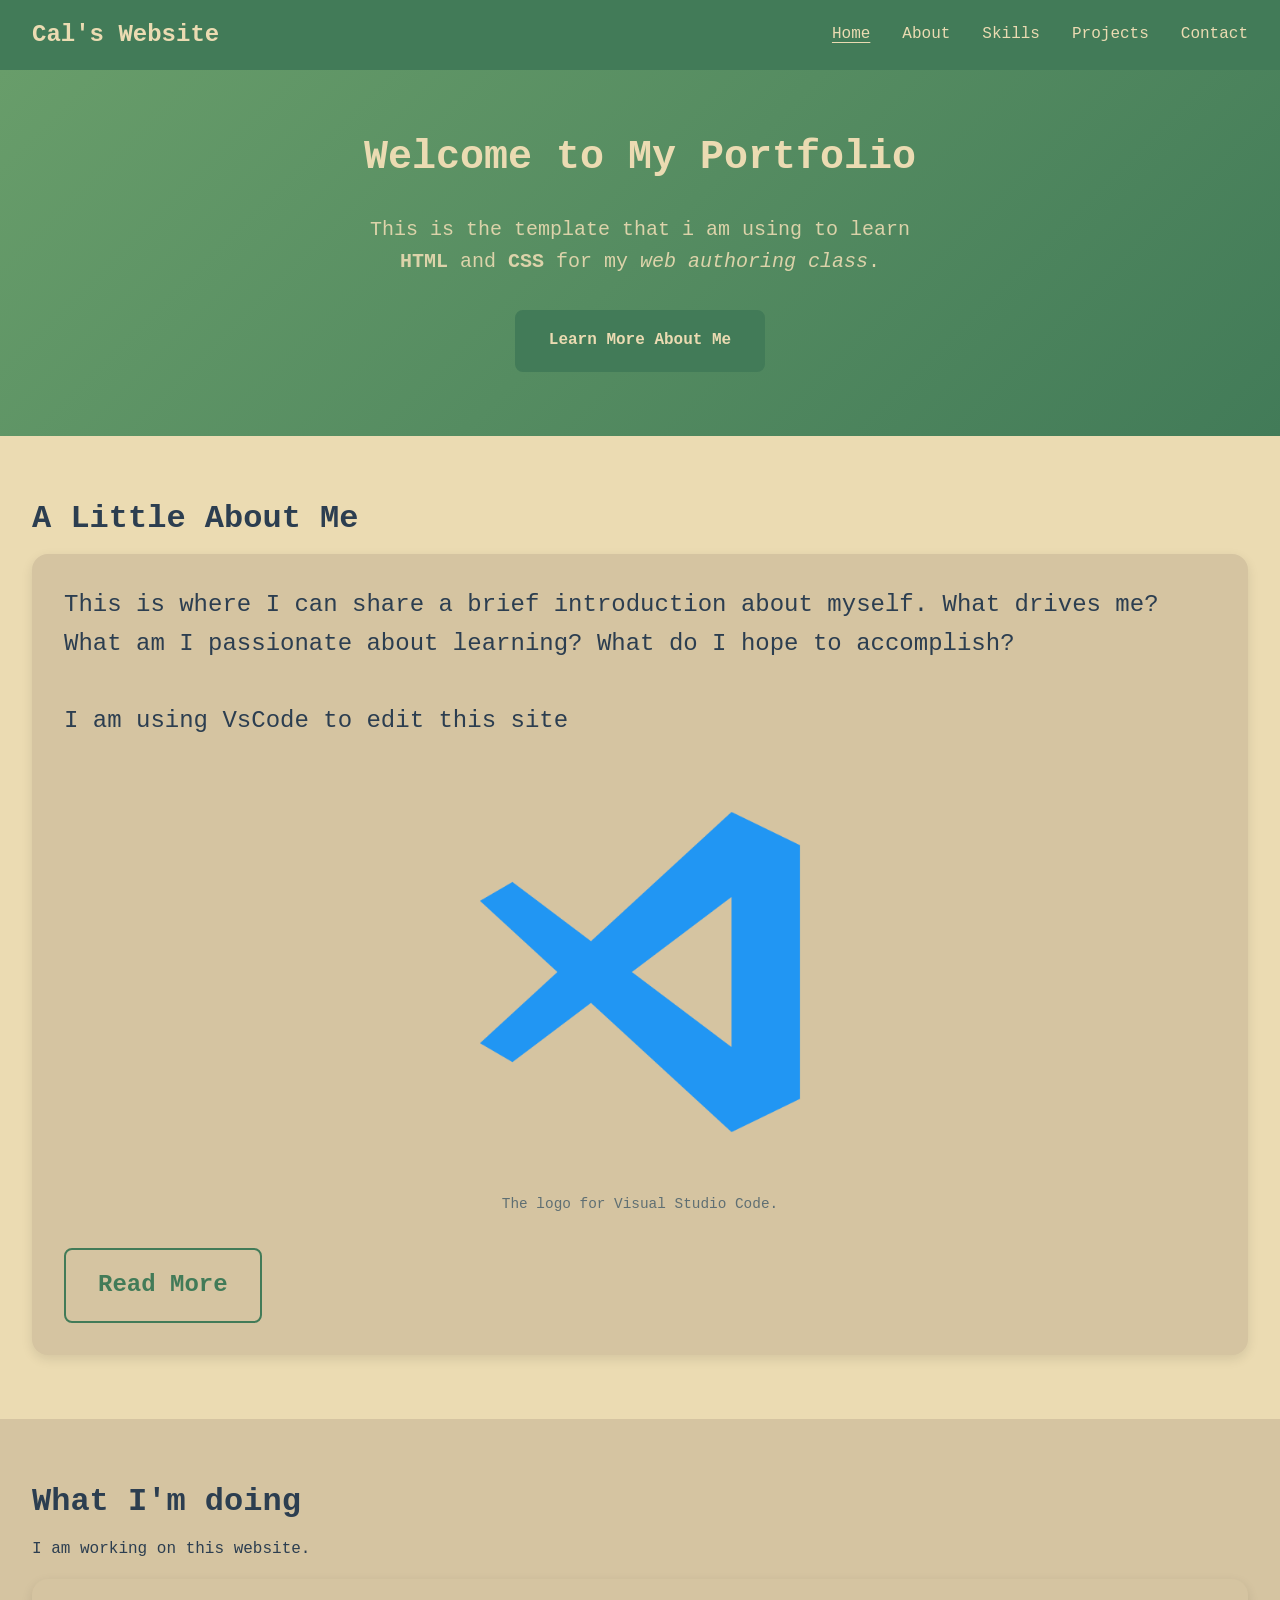
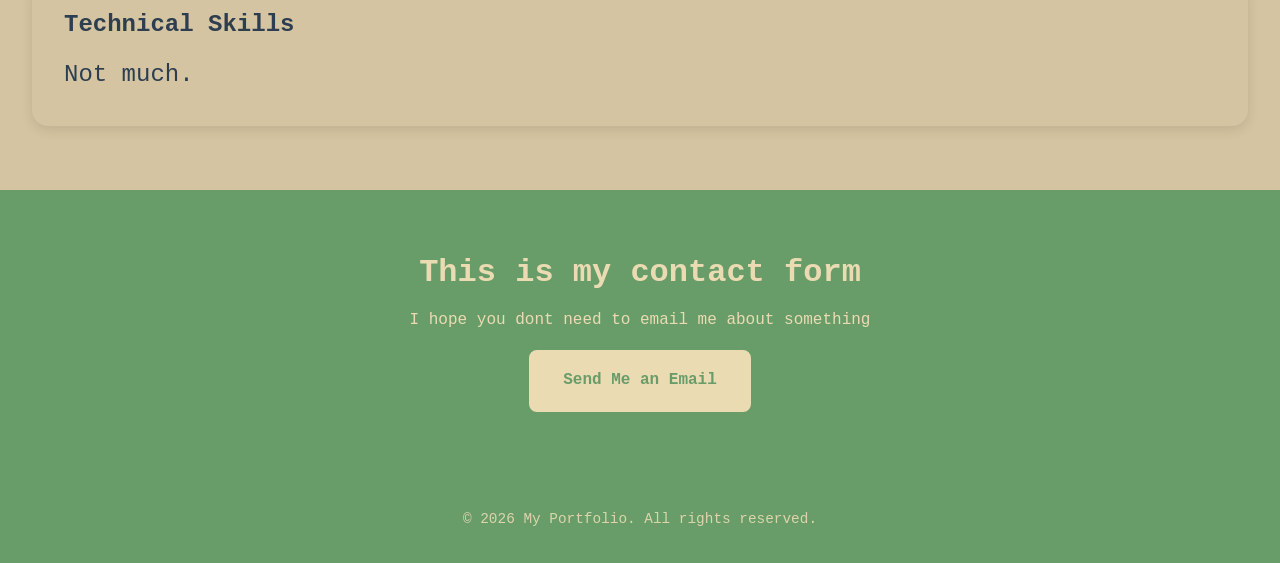
==== commit 8c4cd935: "i actually just dont know what im committing here im too lazy to check" ====
--- a/index.html
+++ b/index.html
@@ -22,6 +22,9 @@
 and screen readers that the content is in English.
 -->
 
+
+<!--I think i fixed it, that was a pain in the ass-->
+
 <head>
     <!--
     The <head> contains information ABOUT the page—metadata that doesn't appear
@@ -108,7 +111,7 @@
                 → Exercise 12: Update these links to point to your sections
                 -->
                 <ul>
-                    <li><a href="index.html">Home</a></li>
+                    <li><a href="index.html" class="active">Home</a></li>
                     <li><a href="about.html">About</a></li>
                     <li><a href="#skills">Skills</a></li>
                     <li><a href="projects.html">Projects</a></li>
--- a/styles.css
+++ b/styles.css
@@ -372,6 +372,10 @@
     box-shadow: var(--shadow-lg);
 }
 
+.card:hover {
+    transform: scale(1.05)
+}
+
 
 /* → Exercise 18: Uncomment to style the skills section differently */
 .skills-section {
